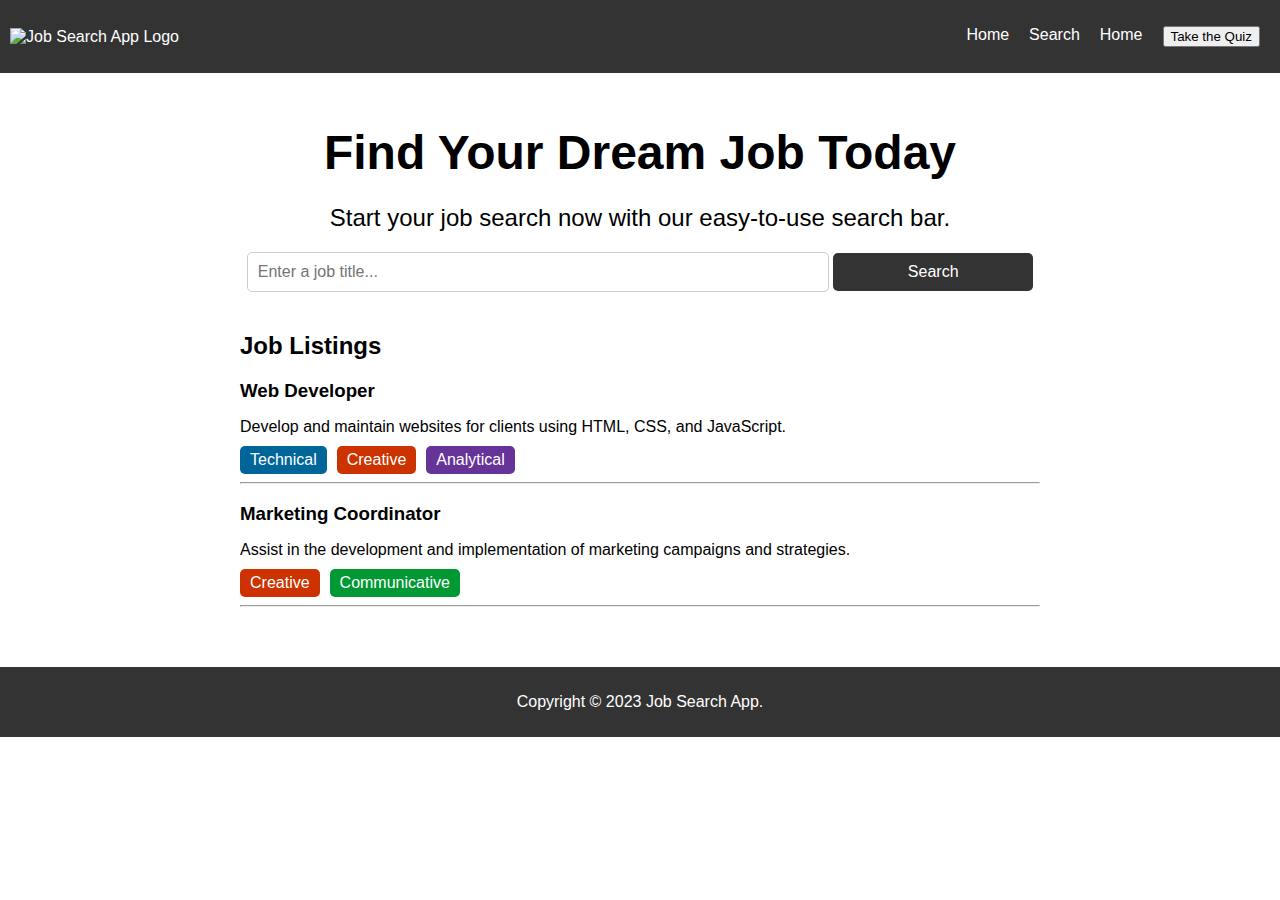
==== index.html @ a749cfe7 "Publishing the current version of app." ====
<!DOCTYPE html>
<html>
  <head>
    <meta charset="UTF-8">
    <title>Job Search App</title>
    <link rel="stylesheet" href="style.css">
  </head>
  <body>
    <header>
      <div class="logo">
        <img src="https://pasteboard.co/c6FJTJYr3GHx" alt="Job Search App Logo">
      </div>
      <nav>
        <ul>
          <li><a href="#">Home</a></li>
          <li><a href="#">Search</a></li>
          <li><a href="#">Home</a></li>
			  	<li><button onclick="location.href='QuizPage/quiz.html'">Take the Quiz</button></li>
        </ul>
      </nav>
    </header>
    <main>
      <section class="hero">
        <h1>Find Your Dream Job Today</h1>
        <p>Start your job search now with our easy-to-use search bar.</p>
        <form action="#" method="get">
          <input type="text" name="job" placeholder="Enter a job title...">
          <button type="submit">Search</button>
        </form>
      </section>
      <section class="job-listings">
        <h2>Job Listings</h2>
        <div class="job-listing">
          <h3>Web Developer</h3>
          <p>Develop and maintain websites for clients using HTML, CSS, and JavaScript.</p>
          <ul class="tags">
            <li class="tag-technical">Technical</li>
            <li class="tag-creative">Creative</li>
            <li class="tag-analytical">Analytical</li>
          </ul>
        </div>
        <hr>
        <div class="job-listing">
          <h3>Marketing Coordinator</h3>
          <p>Assist in the development and implementation of marketing campaigns and strategies.</p>
          <ul class="tags">
            <li class="tag-creative">Creative</li>
            <li class="tag-communicative">Communicative</li>
          </ul>
        </div>
        <hr>
        <!-- more job listings here -->
      </section>
    </main>
    <footer>
      <p>Copyright © 2023 Job Search App.</p>
    </footer>
  </body>
</html>
---- style.css ----
body {
    margin: 0;
    padding: 0;
    font-family: Arial, sans-serif;
  }
  
  header {
    background-color: #333;
    color: #fff;
    display: flex;
    justify-content: space-between;
    align-items: center;
    padding: 10px;
  }
  
  .logo img {
    max-height: 50px;
  }
  
  nav ul {
    list-style: none;
    display: flex;
  }
  
  nav li {
    margin: 0 10px;
  }
  
  nav a {
    color: #fff;
    text-decoration: none;
  }
  
  main {
    max-width: 800px;
    margin: 0 auto;
    padding: 20px;
  }
  
  .hero {
    text-align: center;
    margin-bottom: 40px;
  }
  
  .hero h1 {
    font-size: 48px;
    margin-bottom: 10px;
  }
  
  .hero p {
    font-size: 24px;
    margin-bottom: 20px;
  }
  
  form input[type="text"] {
    padding: 10px;
    font-size: 16px;
    border: 1px solid #ccc;
    border-radius: 5px;
    width: 70%;
  }
  
  form button[type="submit"] {
    padding: 
    10px 16px;
    font-size: 16px;
    background-color: #333;
    color: #fff;
    border: none;
    border-radius: 5px;
    cursor: pointer;
    width: 25%;
  }
  
  .job-listings {
    margin-bottom: 40px;
  }
  
  .job-listing h3 {
    margin-bottom: 5px;
  }
  
  .job-listing p {
    margin-bottom: 10px;
  }
  
  .tags {
    list-style: none;
    padding: 0;
    margin: 0;
    display: flex;
  }
  
  .tags li {
    padding: 5px 10px;
    border-radius: 5px;
    margin-right: 10px;
  }
  
  .tag-technical {
    background-color: #006699;
    color: #fff;
  }
  
  .tag-creative {
    background-color: #CC3300;
    color: #fff;
  }
  
  .tag-analytical {
    background-color: #663399;
    color: #fff;
  }
  
  .tag-communicative {
    background-color: #009933;
    color: #fff;
  }
  
  footer {
    background-color: #333;
    color: #fff;
    text-align: center;
    padding: 10px;
  }
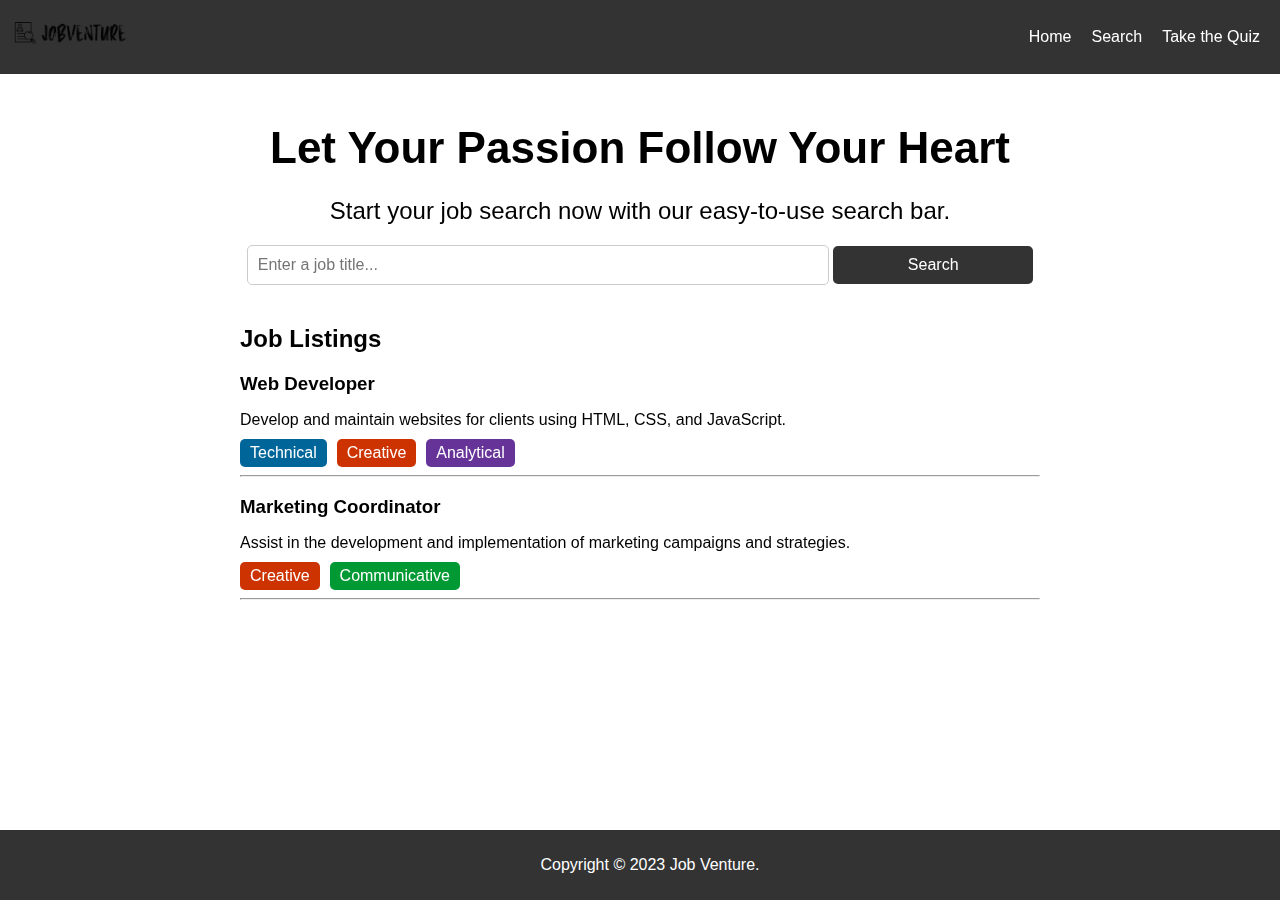
==== commit 9b4222c4: "Some more updates" ====
--- a/index.html
+++ b/index.html
@@ -8,20 +8,19 @@
   <body>
     <header>
       <div class="logo">
-        <img src="https://pasteboard.co/c6FJTJYr3GHx" alt="Job Search App Logo">
+        <img src="Assets/Jobventure.png" alt="Job Search App Logo">
       </div>
       <nav>
         <ul>
-          <li><a href="#">Home</a></li>
+          <li><a href="index.html">Home</a></li>
           <li><a href="#">Search</a></li>
-          <li><a href="#">Home</a></li>
-			  	<li><button onclick="location.href='QuizPage/quiz.html'">Take the Quiz</button></li>
+          <li><a href="QuizPage/quiz.html">Take the Quiz</a></li>
         </ul>
       </nav>
     </header>
     <main>
       <section class="hero">
-        <h1>Find Your Dream Job Today</h1>
+        <h1>Let Your Passion Follow Your Heart</h1>
         <p>Start your job search now with our easy-to-use search bar.</p>
         <form action="#" method="get">
           <input type="text" name="job" placeholder="Enter a job title...">
@@ -53,7 +52,7 @@
       </section>
     </main>
     <footer>
-      <p>Copyright © 2023 Job Search App.</p>
+      <p>Copyright © 2023 Job Venture.</p>
     </footer>
   </body>
 </html>--- a/style.css
+++ b/style.css
@@ -15,6 +15,9 @@
   
   .logo img {
     max-height: 50px;
+    max-width: 100%;
+    mix-blend-mode: multiply;
+    size: 5px;
   }
   
   nav ul {
@@ -30,7 +33,11 @@
     color: #fff;
     text-decoration: none;
   }
-  
+
+  li a:hover {
+    background-color: #333;
+  }
+
   main {
     max-width: 800px;
     margin: 0 auto;
@@ -43,7 +50,7 @@
   }
   
   .hero h1 {
-    font-size: 48px;
+    font-size: 44px;
     margin-bottom: 10px;
   }
   
@@ -122,5 +129,8 @@
     color: #fff;
     text-align: center;
     padding: 10px;
+    position: absolute;
+    bottom: 0;
+    width: 100%;
   }
   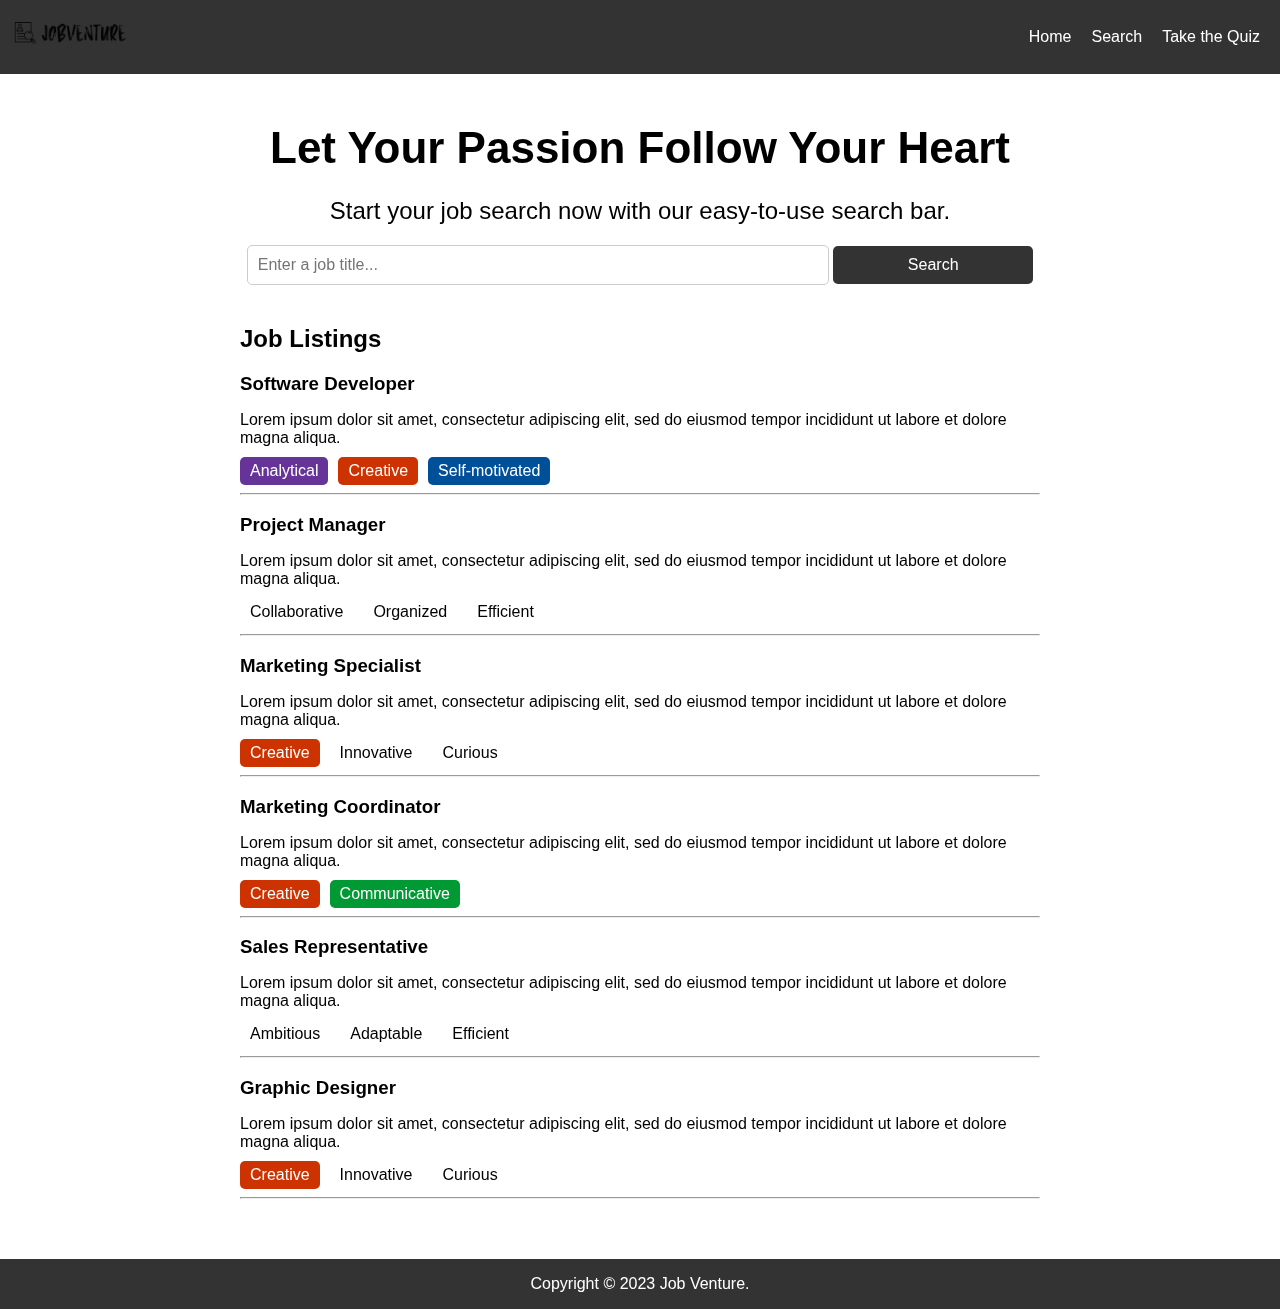
==== commit 0e9b241d: "Added Ability to search jobs based on true name .job:string and quiz to return job results based on " ====
--- a/index.html
+++ b/index.html
@@ -1,14 +1,14 @@
 <!DOCTYPE html>
 <html>
   <head>
-    <meta charset="UTF-8">
+    <meta charset="UTF-8" />
     <title>Job Search App</title>
-    <link rel="stylesheet" href="style.css">
+    <link rel="stylesheet" href="style.css" />
   </head>
-  <body>
+  <body style="display: flex; flex-direction: column">
     <header>
       <div class="logo">
-        <img src="Assets/Jobventure.png" alt="Job Search App Logo">
+        <img src="Assets/Jobventure.png" alt="Job Search App Logo" />
       </div>
       <nav>
         <ul>
@@ -22,37 +22,19 @@
       <section class="hero">
         <h1>Let Your Passion Follow Your Heart</h1>
         <p>Start your job search now with our easy-to-use search bar.</p>
-        <form action="#" method="get">
-          <input type="text" name="job" placeholder="Enter a job title...">
+        <form action="" method="get">
+          <input type="text" name="job" placeholder="Enter a job title..." />
           <button type="submit">Search</button>
         </form>
       </section>
-      <section class="job-listings">
+      <section class="job-listings" id="job_list">
         <h2>Job Listings</h2>
-        <div class="job-listing">
-          <h3>Web Developer</h3>
-          <p>Develop and maintain websites for clients using HTML, CSS, and JavaScript.</p>
-          <ul class="tags">
-            <li class="tag-technical">Technical</li>
-            <li class="tag-creative">Creative</li>
-            <li class="tag-analytical">Analytical</li>
-          </ul>
-        </div>
-        <hr>
-        <div class="job-listing">
-          <h3>Marketing Coordinator</h3>
-          <p>Assist in the development and implementation of marketing campaigns and strategies.</p>
-          <ul class="tags">
-            <li class="tag-creative">Creative</li>
-            <li class="tag-communicative">Communicative</li>
-          </ul>
-        </div>
-        <hr>
         <!-- more job listings here -->
       </section>
+      <script src="src/job_indexing.js"></script>
     </main>
-    <footer>
-      <p>Copyright © 2023 Job Venture.</p>
-    </footer>
   </body>
-</html>+  <footer>
+    <p>Copyright © 2023 Job Venture.</p>
+  </footer>
+</html>
--- a/style.css
+++ b/style.css
@@ -1,136 +1,136 @@
 body {
-    margin: 0;
-    padding: 0;
-    font-family: Arial, sans-serif;
-  }
-  
-  header {
-    background-color: #333;
-    color: #fff;
-    display: flex;
-    justify-content: space-between;
-    align-items: center;
-    padding: 10px;
-  }
-  
-  .logo img {
-    max-height: 50px;
-    max-width: 100%;
-    mix-blend-mode: multiply;
-    size: 5px;
-  }
-  
-  nav ul {
-    list-style: none;
-    display: flex;
-  }
-  
-  nav li {
-    margin: 0 10px;
-  }
-  
-  nav a {
-    color: #fff;
-    text-decoration: none;
-  }
+  margin: 0;
+  padding: 0;
+  font-family: Arial, sans-serif;
+}
 
-  li a:hover {
-    background-color: #333;
-  }
+header {
+  background-color: #333;
+  color: #fff;
+  display: flex;
+  justify-content: space-between;
+  align-items: center;
+  padding: 10px;
+}
 
-  main {
-    max-width: 800px;
-    margin: 0 auto;
-    padding: 20px;
-  }
-  
-  .hero {
-    text-align: center;
-    margin-bottom: 40px;
-  }
-  
-  .hero h1 {
-    font-size: 44px;
-    margin-bottom: 10px;
-  }
-  
-  .hero p {
-    font-size: 24px;
-    margin-bottom: 20px;
-  }
-  
-  form input[type="text"] {
-    padding: 10px;
-    font-size: 16px;
-    border: 1px solid #ccc;
-    border-radius: 5px;
-    width: 70%;
-  }
-  
-  form button[type="submit"] {
-    padding: 
-    10px 16px;
-    font-size: 16px;
-    background-color: #333;
-    color: #fff;
-    border: none;
-    border-radius: 5px;
-    cursor: pointer;
-    width: 25%;
-  }
-  
-  .job-listings {
-    margin-bottom: 40px;
-  }
-  
-  .job-listing h3 {
-    margin-bottom: 5px;
-  }
-  
-  .job-listing p {
-    margin-bottom: 10px;
-  }
-  
-  .tags {
-    list-style: none;
-    padding: 0;
-    margin: 0;
-    display: flex;
-  }
-  
-  .tags li {
-    padding: 5px 10px;
-    border-radius: 5px;
-    margin-right: 10px;
-  }
-  
-  .tag-technical {
-    background-color: #006699;
-    color: #fff;
-  }
-  
-  .tag-creative {
-    background-color: #CC3300;
-    color: #fff;
-  }
-  
-  .tag-analytical {
-    background-color: #663399;
-    color: #fff;
-  }
-  
-  .tag-communicative {
-    background-color: #009933;
-    color: #fff;
-  }
-  
-  footer {
-    background-color: #333;
-    color: #fff;
-    text-align: center;
-    padding: 10px;
-    position: absolute;
-    bottom: 0;
-    width: 100%;
-  }
-  +.logo img {
+  max-height: 50px;
+  max-width: 100%;
+  mix-blend-mode: multiply;
+  size: 5px;
+}
+
+nav ul {
+  list-style: none;
+  display: flex;
+}
+
+nav li {
+  margin: 0 10px;
+}
+
+nav a {
+  color: #fff;
+  text-decoration: none;
+}
+
+li a:hover {
+  background-color: #333;
+}
+
+main {
+  max-width: 800px;
+  margin: 0 auto;
+  padding: 20px;
+}
+
+.hero {
+  text-align: center;
+  margin-bottom: 40px;
+}
+
+.hero h1 {
+  font-size: 44px;
+  margin-bottom: 10px;
+}
+
+.hero p {
+  font-size: 24px;
+  margin-bottom: 20px;
+}
+
+form input[type="text"] {
+  padding: 10px;
+  font-size: 16px;
+  border: 1px solid #ccc;
+  border-radius: 5px;
+  width: 70%;
+}
+
+form button[type="submit"] {
+  padding: 10px 16px;
+  font-size: 16px;
+  background-color: #333;
+  color: #fff;
+  border: none;
+  border-radius: 5px;
+  cursor: pointer;
+  width: 25%;
+}
+
+.job-listings {
+  margin-bottom: 40px;
+}
+
+.job-listing h3 {
+  margin-bottom: 5px;
+}
+
+.job-listing p {
+  margin-bottom: 10px;
+}
+
+.tags {
+  list-style: none;
+  padding: 0;
+  margin: 0;
+  display: flex;
+}
+
+.tags li {
+  padding: 5px 10px;
+  border-radius: 5px;
+  margin-right: 10px;
+}
+
+.tag-technical {
+  background-color: #006699;
+  color: #fff;
+}
+
+.tag-creative {
+  background-color: #cc3300;
+  color: #fff;
+}
+
+.tag-analytical {
+  background-color: #663399;
+  color: #fff;
+}
+
+.tag-communicative {
+  background-color: #009933;
+  color: #fff;
+}
+
+.tag-self-motivated {
+  background-color: #004f99;
+  color: #fff;
+}
+
+footer {
+  background-color: #333;
+  color: #fff;
+  text-align: center;
+  width: 100%;
+}
